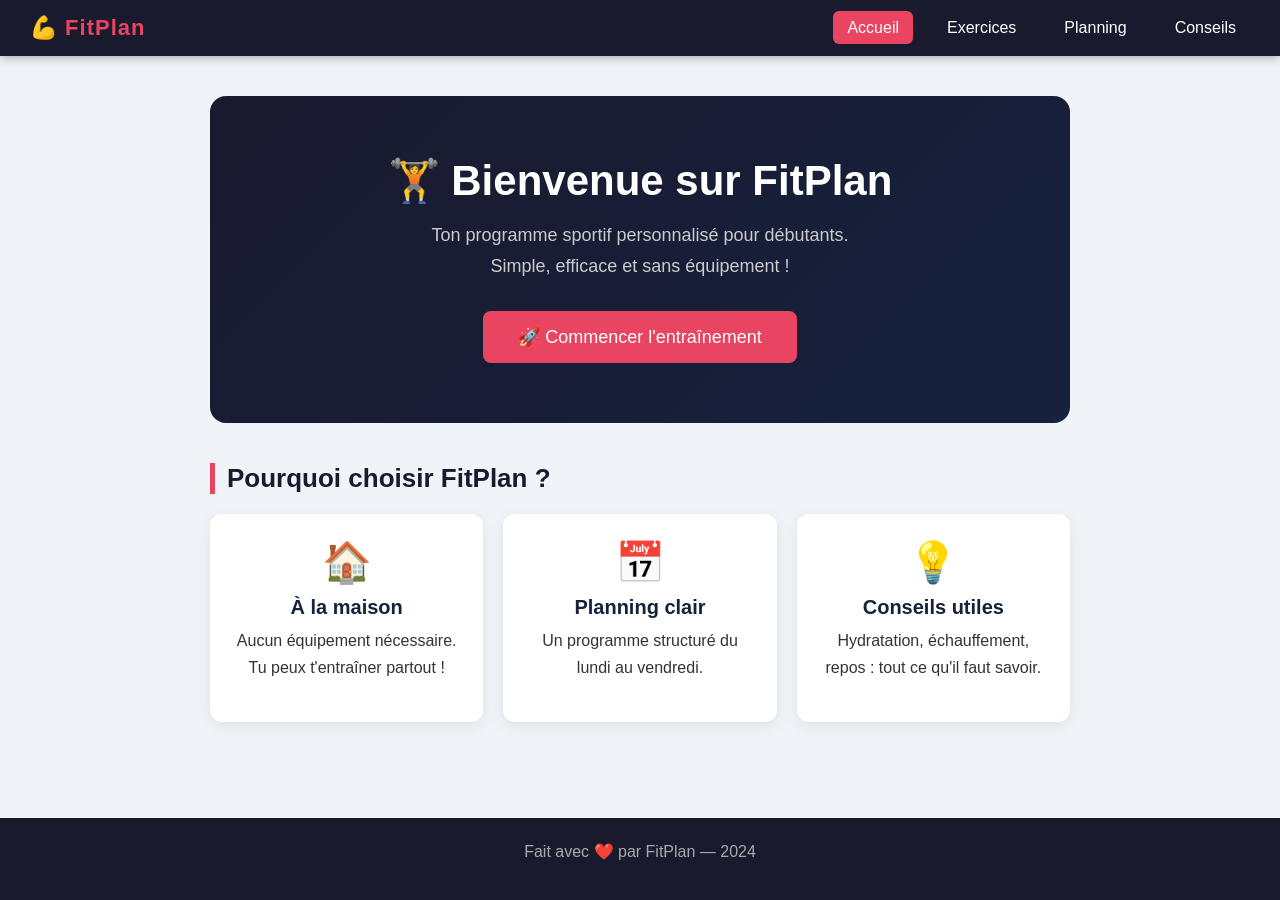
==== index.html @ 5ef5ac4e "Add files via upload" ====
<!DOCTYPE html>
<html lang="fr">
<head>
  <meta charset="UTF-8" />
  <meta name="viewport" content="width=device-width, initial-scale=1.0" />
  <title>FitPlan - Programme Sportif</title>

  <link rel="stylesheet" href="style.css" />
</head>

<body>

  <nav>
    <div class="logo">💪 FitPlan</div>
    <ul>
      <li><a href="index.html" class="actif">Accueil</a></li>
      <li><a href="exercices.html">Exercices</a></li>
      <li><a href="planning.html">Planning</a></li>
      <li><a href="conseils.html">Conseils</a></li>
    </ul>
  </nav>


  <main>

    <section class="hero">
      <h1>🏋️ Bienvenue sur FitPlan</h1>
      <p>Ton programme sportif personnalisé pour débutants.<br>Simple, efficace et sans équipement !</p>

    
      <button id="btn-entrainement" class="btn-principal">
        🚀 Commencer l'entraînement
      </button>
    </section>

    
    <h2>Pourquoi choisir FitPlan ?</h2>

    <div class="avantages">

      <div class="avantage-item">
        <div class="icone">🏠</div>
        <h3>À la maison</h3>
        <p>Aucun équipement nécessaire. Tu peux t'entraîner partout !</p>
      </div>

      <div class="avantage-item">
        <div class="icone">📅</div>
        <h3>Planning clair</h3>
        <p>Un programme structuré du lundi au vendredi.</p>
      </div>

      <div class="avantage-item">
        <div class="icone">💡</div>
        <h3>Conseils utiles</h3>
        <p>Hydratation, échauffement, repos : tout ce qu'il faut savoir.</p>
      </div>

    </div>

  </main>

  <footer>
    <p>Fait avec <span>❤️</span> par FitPlan &mdash; 2024</p>
  </footer>
  <script src="script.js"></script>

</body>
</html>
---- style.css ----
* {
  margin: 0;
  padding: 0;
  box-sizing: border-box; /* Facilite le calcul des tailles */
}

body {
  font-family: Arial, sans-serif; 
  background-color: #f0f4f8;     
  color: #333;                  
  min-height: 100vh;            
  display: flex;
  flex-direction: column;
}

nav {
  background-color: #1a1a2e;   
  padding: 15px 30px;
  display: flex;
  justify-content: space-between;
  align-items: center;
  box-shadow: 0 2px 10px rgba(0,0,0,0.3);
}


nav .logo {
  color: #e94560;
  font-size: 22px;
  font-weight: bold;
  letter-spacing: 1px;
}


nav ul {
  list-style: none; 
  display: flex;
  gap: 20px;        
}

nav ul li a {
  color: #ffffff;
  text-decoration: none;
  font-size: 16px;
  padding: 8px 14px;
  border-radius: 6px;
  transition: background-color 0.3s; 
}


nav ul li a:hover {
  background-color: #e94560;  
  color: #fff;
}


nav ul li a.actif {
  background-color: #e94560;
}


main {
  flex: 1; 
  padding: 40px 20px;
  max-width: 900px;   
  margin: 0 auto;      
  width: 100%;
}


h1 {
  font-size: 36px;
  color: #1a1a2e;
  margin-bottom: 10px;
  text-align: center;
}

h2 {
  font-size: 26px;
  color: #1a1a2e;
  margin-bottom: 15px;
  border-left: 5px solid #e94560; 
  padding-left: 12px;
}

h3 {
  font-size: 20px;
  color: #16213e;
  margin-bottom: 8px;
}

p {
  font-size: 16px;
  line-height: 1.7;  
  margin-bottom: 15px;
}


.hero {
  text-align: center;
  background: linear-gradient(135deg, #1a1a2e, #16213e);
  color: white;
  padding: 60px 30px;
  border-radius: 16px;
  margin-bottom: 40px;
}

.hero h1 {
  color: #fff;
  font-size: 42px;
  margin-bottom: 15px;
}

.hero p {
  color: #ccc;
  font-size: 18px;
  margin-bottom: 30px;
}


.btn-principal {
  background-color: #e94560;  
  color: white;
  border: none;
  padding: 15px 35px;
  font-size: 18px;
  border-radius: 8px;
  cursor: pointer;             
  transition: transform 0.2s, background-color 0.3s; 
}


.btn-principal:hover {
  background-color: #c73652;  
  transform: scale(1.05);     
}


.card {
  background-color: #ffffff;
  border-radius: 12px;
  padding: 25px;
  margin-bottom: 25px;
  box-shadow: 0 4px 15px rgba(0,0,0,0.08); 
  transition: transform 0.2s;
}


.card:hover {
  transform: translateY(-4px); 
}


.img-exercice {
  width: 100%;
  max-width: 400px;  
  height: 220px;
  object-fit: cover; 
  border-radius: 10px;
  display: block;
  margin: 15px auto; 
}


table {
  width: 100%;
  border-collapse: collapse; 
  margin-top: 20px;
  background-color: #fff;
  border-radius: 12px;
  overflow: hidden;
  box-shadow: 0 4px 15px rgba(0,0,0,0.08);
}


th {
  background-color: #1a1a2e;
  color: #fff;
  padding: 14px 20px;
  text-align: left;
  font-size: 15px;
}


td {
  padding: 14px 20px;
  border-bottom: 1px solid #eee;
  font-size: 15px;
}

tr.repos td {
  color: #888;
  font-style: italic;
}


tr:hover td {
  background-color: #fef0f3; 
}


.liste-conseils {
  list-style: none;
  padding: 0;
}

.liste-conseils li {
  background-color: #fff;
  border-left: 5px solid #e94560;
  margin-bottom: 15px;
  padding: 18px 20px;
  border-radius: 8px;
  font-size: 16px;
  box-shadow: 0 2px 8px rgba(0,0,0,0.06);
}


.liste-conseils li::before {
  margin-right: 10px;
  font-size: 20px;
}


footer {
  background-color: #1a1a2e;
  color: #aaa;
  text-align: center;
  padding: 20px;
  font-size: 14px;
}

footer span {
  color: #e94560;
}


.avantages {
  display: flex;
  gap: 20px;
  flex-wrap: wrap; 
  margin-top: 20px;
}

.avantage-item {
  flex: 1;
  min-width: 200px;
  background-color: #fff;
  border-radius: 12px;
  padding: 25px;
  text-align: center;
  box-shadow: 0 4px 15px rgba(0,0,0,0.08);
}

.avantage-item .icone {
  font-size: 40px;
  margin-bottom: 10px;
}

.badge {
  display: inline-block;
  background-color: #e94560;
  color: white;
  font-size: 13px;
  padding: 4px 12px;
  border-radius: 20px;
  margin-bottom: 10px;
}
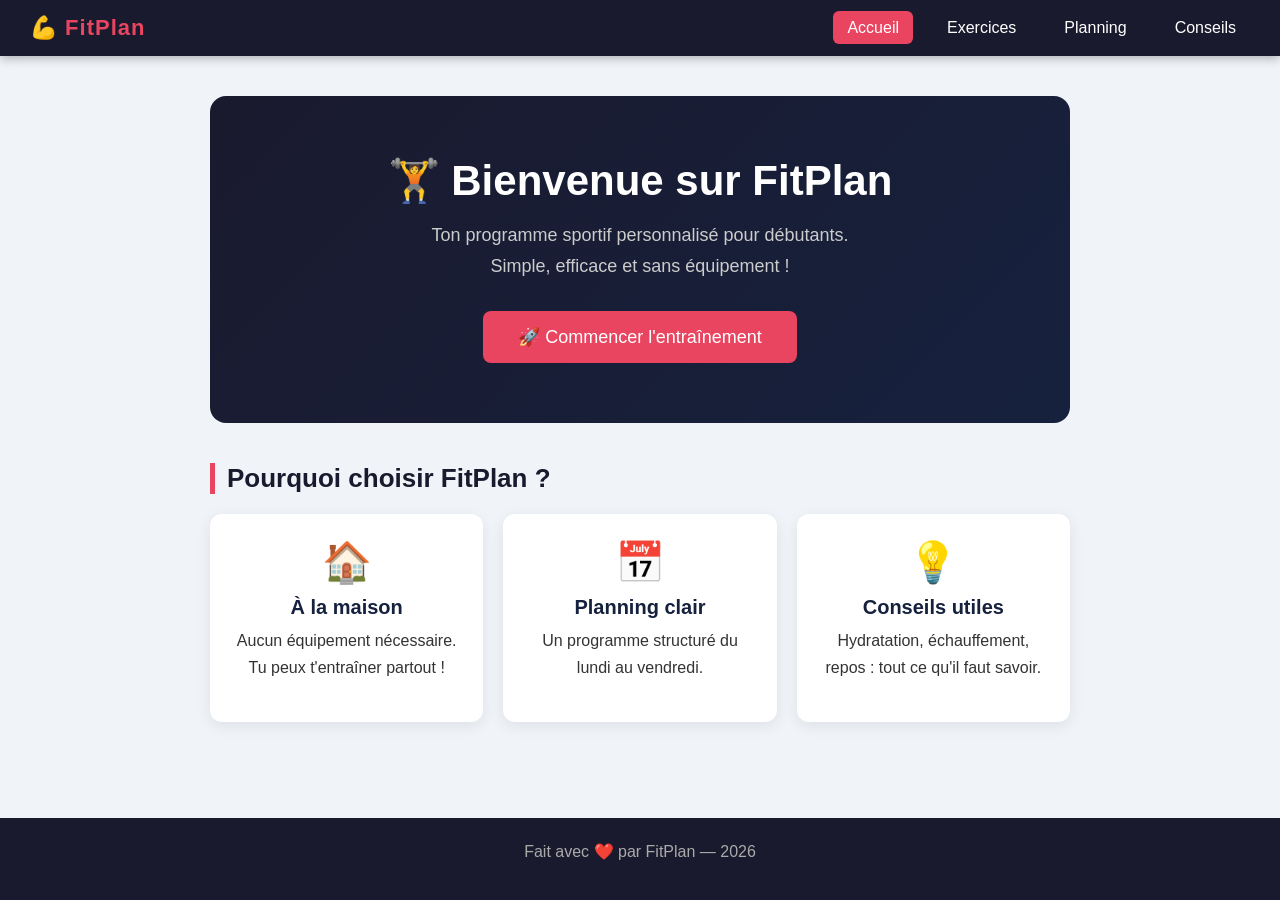
==== commit a24f8cec: "Update footer year from 2024 to 2026" ====
--- a/index.html
+++ b/index.html
@@ -61,7 +61,7 @@
   </main>
 
   <footer>
-    <p>Fait avec <span>❤️</span> par FitPlan &mdash; 2024</p>
+    <p>Fait avec <span>❤️</span> par FitPlan &mdash; 2026</p>
   </footer>
   <script src="script.js"></script>
 
